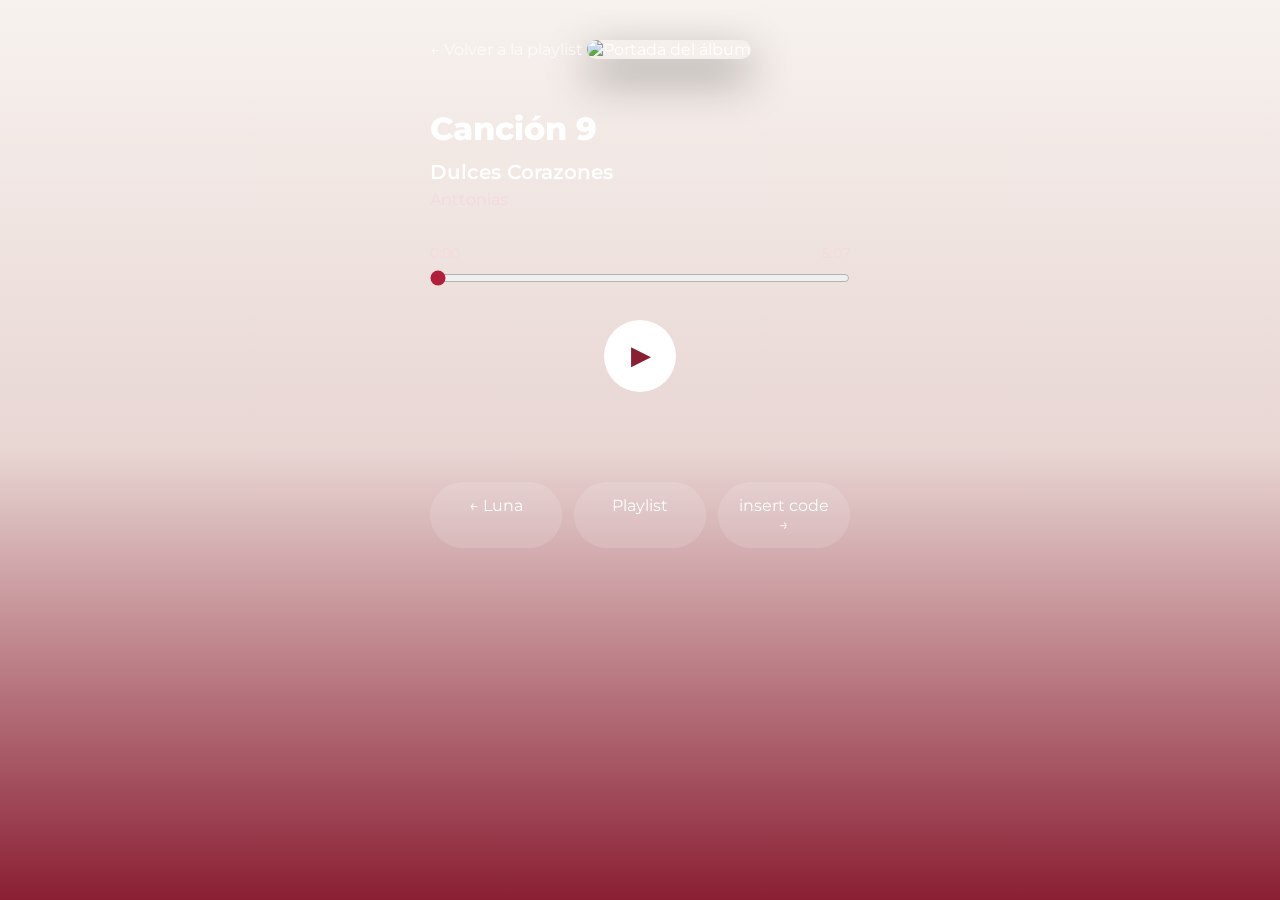
==== src/pages/carta9.html @ 4a6fb6ef "Add files via upload" ====
<!DOCTYPE html>
<html lang="es">
<head>
    <meta charset="UTF-8">
    <meta name="viewport" content="width=device-width, initial-scale=1.0">

    <title>Canción 9</title>

    <link rel="stylesheet" href="../css/player.css">

    <script src="../js/theme.js"></script>
    <script src="../js/lock.js" defer></script>

    <link href="https://fonts.googleapis.com/css2?family=Montserrat:wght@400;500;600;700;800&display=swap" rel="stylesheet"><body>

<main class="player">

    <!-- Volver -->
    <a href="../../index.html" class="back-button">
        ← Volver a la playlist
    </a>

    <!-- Portada -->

    <img
        src="../../assets/images/Album9.jpg"
        alt="Portada del álbum"
        class="album-cover"
    >

    <!-- Información -->

    <section class="song-info">

        <h1>Canción 9</h1>

        <h2>
            Dulces Corazones
        </h2>

        <p>
            Anttonias
        </p>

    </section>

    <!-- Reproductor -->

    <section class="player-controls">

        <div class="time">

            <span id="currentTime">
                0:00
            </span>

            <span id="duration">
                5:07
            </span>

        </div>

        <input
            type="range"
            id="progress"
            value="0"
            min="0"
            max="100"
        >

        <button
            id="playMusic"
            class="play-button">

            ▶

        </button>

        <audio id="music">

            <source
                src="../../assets/music/Anttonias - Dulces Corazones __ Letra - dormido.mp3"
                type="audio/mpeg">

        </audio>

    </section>

    <!-- Zona interactiva -->

    <section class="interactive-area">

        <!--
            Aquí podrás poner:
            - fotografías
            - botones
            - recuerdos
            - mensajes
            - enlaces
            - lo que quieras
        -->

    </section>

    <!-- Navegación -->

    <div class="navigation-buttons">

        <a href="carta8.html" class="nav-button">

            ← Luna

        </a>

        <a href="../../index.html" class="nav-button">

            Playlist

        </a>

        <a href="#" id="lockedSong" data-target="carta10.html" class="nav-button">
            insert code →
        </a>

    </div>

    <!-- ==========================================
        MODAL CÓDIGO
    ========================================== -->

    <div id="lockModal" class="lock-modal">

        <div class="lock-card">

            <div id="lockIcon" class="lock-icon">
                🔒
            </div>

            <h2 id="lockTitle">
                Última canción
            </h2>

            <p id="lockDescription">
                Esta pista está protegida.<br>
                Introduce el código para continuar.
            </p>

            <input
                type="password"
                id="secretCode"
                placeholder="Código"
                autocomplete="off"
            >

            <p id="lockError"></p>

            <button id="unlockButton">
                Desbloquear
            </button>

        </div>

    </div>

</main>

<script>

const button = document.getElementById("playMusic");
const audio = document.getElementById("music");

const progress = document.getElementById("progress");

const currentTime = document.getElementById("currentTime");
const duration = document.getElementById("duration");

button.addEventListener("click",()=>{

    if(audio.paused){

        audio.play();
        button.textContent="⏸";

    }else{

        audio.pause();
        button.textContent="▶";

    }

});

audio.addEventListener("loadedmetadata",()=>{

    progress.max=audio.duration;
    duration.textContent=format(audio.duration);

});

audio.addEventListener("timeupdate",()=>{

    progress.value=audio.currentTime;
    currentTime.textContent=format(audio.currentTime);

});

progress.addEventListener("input",()=>{

    audio.currentTime=progress.value;

});

function format(time){

    const min=Math.floor(time/60);
    const sec=Math.floor(time%60);

    return `${min}:${sec.toString().padStart(2,"0")}`;

}

/* ========= PALETA DEL ÁLBUM ========= */

setTheme({

    "bg-top":"#F7F2EE",
    "bg-middle":"#E8D6D3",
    "bg-bottom":"#8A1F33",

    "text":"#FFFFFF",
    "subtext":"#F4D9DD",

    "accent":"#B11F3B",

    "button":"#FFFFFF",
    "button-text":"#8A1F33",

    "card":"rgba(255,255,255,.12)",
    "card-hover":"rgba(255,255,255,.22)",

    "navigation":"rgba(255,255,255,.14)",
    "navigation-hover":"rgba(255,255,255,.25)"

});

</script>

<script src="../js/theme.js"></script>
<script src="../js/lock.js"></script>

</body>
</html>
---- src/css/player.css ----
/* ==========================================
   TEMA DINÁMICO
========================================== */

:root{

    /* Fondo */

    --bg-top:#121212;
    --bg-middle:#121212;
    --bg-bottom:#000000;

    /* Texto */

    --text:#FFFFFF;
    --subtext:#CFCFCF;

    /* Color principal */

    --accent:#1DB954;

    /* Botón Play */

    --button:#FFFFFF;
    --button-text:#000000;

    /* Tarjetas */

    --card:rgba(255,255,255,.06);
    --card-hover:rgba(255,255,255,.10);

    /* Navegación */

    --navigation:rgba(255,255,255,.08);
    --navigation-hover:rgba(255,255,255,.14);

    /* Portada */

    --cover-radius:18px;

    --cover-shadow:
        0 18px 45px rgba(0,0,0,.45);

    /*efectos*/
    --paper-opacity:0;
    --paper-contrast:1;

}

/* ==========================================
   RESET
========================================== */

*{

    margin:0;
    padding:0;
    box-sizing:border-box;

}

html{

    scroll-behavior:smooth;

}

/* ==========================================
   BODY
========================================== */

body{

    font-family:"Montserrat",sans-serif;

    background:
    linear-gradient(
        180deg,
        var(--bg-top),
        var(--bg-middle),
        var(--bg-bottom)
    );

    color:var(--text);

    min-height:100vh;

    display:flex;

    justify-content:center;

    padding:40px 20px;

    position:relative;

    overflow-x:hidden;

}

/* ==========================================
   TEXTURA PAPEL / FANZINE
========================================== */

body::before{

    content:"";

    position:fixed;

    inset:0;

    pointer-events:none;

    opacity:var(--paper-opacity);

    background:

    radial-gradient(circle at 20% 20%,
    rgba(255,255,255,.10) 0,
    transparent 2px),

    radial-gradient(circle at 80% 40%,
    rgba(0,0,0,.06) 0,
    transparent 2px),

    radial-gradient(circle at 30% 70%,
    rgba(255,255,255,.08) 0,
    transparent 1px),

    radial-gradient(circle at 60% 80%,
    rgba(0,0,0,.05) 0,
    transparent 2px);

    background-size:

        140px 140px,
        170px 170px,
        110px 110px,
        190px 190px;

    mix-blend-mode:overlay;

    filter:contrast(var(--paper-contrast));

    z-index:-1;

}

/* ==========================================
   CONTENEDOR
========================================== */

.player{

    width:min(420px,100%);

    animation:fadeIn .8s ease;

}

/* ==========================================
   BOTÓN VOLVER
========================================== */

.back-button{

    display:inline-block;

    color:var(--text);

    text-decoration:none;

    margin-bottom:25px;

    opacity:.75;

    transition:.25s;

}

.back-button:hover{

    opacity:1;

    transform:translateX(-3px);

}

/* ==========================================
   PORTADA
========================================== */

.album-cover{

    width:100%;

    border-radius:var(--cover-radius);

    box-shadow:var(--cover-shadow);

    transition:.35s;

}

.album-cover:hover{

    transform:scale(1.02);

}

/* ==========================================
   INFORMACIÓN
========================================== */

.song-info{

    margin-top:25px;

}

.song-info h1{

    font-size:2rem;

    font-weight:800;

}

.song-info h2{

    margin-top:12px;

    font-size:1.25rem;

    font-weight:600;

}

.song-info p{

    margin-top:6px;

    color:var(--subtext);

}

/* ==========================================
   REPRODUCTOR
========================================== */

.player-controls{

    margin-top:35px;

}

/* ==========================================
   TIEMPOS
========================================== */

.time{

    display:flex;

    justify-content:space-between;

    font-size:.9rem;

    color:var(--subtext);

    margin-bottom:8px;

}

/* ==========================================
   BARRA
========================================== */

#progress{

    width:100%;

    cursor:pointer;

    accent-color:var(--accent);

}

/* ==========================================
   BOTÓN PLAY
========================================== */

.play-button{

    width:72px;
    height:72px;

    border:none;

    border-radius:50%;

    background:var(--button);

    color:var(--button-text);

    font-size:1.5rem;

    font-weight:bold;

    display:flex;
    justify-content:center;
    align-items:center;

    margin:30px auto;

    cursor:pointer;

    transition:
        transform .25s,
        background .25s,
        color .25s;

}

.play-button:hover{

    transform:scale(1.08);

}

.play-button:active{

    transform:scale(.96);

}

/* ==========================================
   ZONA INTERACTIVA
========================================== */

.interactive-area{

    margin-top:40px;

    display:flex;

    flex-direction:column;

    gap:18px;

}

/* ==========================================
   BOTONES INTERACTIVOS
========================================== */

.interaction{

    background:var(--card);

    border:1px solid rgba(255,255,255,.08);

    color:var(--text);

    border-radius:16px;

    padding:18px;

    cursor:pointer;

    transition:
        background .30s,
        transform .30s;

}

.interaction:hover{

    background:var(--card-hover);

    transform:translateY(-2px);

}

/* ==========================================
   NAVEGACIÓN
========================================== */

.navigation-buttons{

    display:flex;

    justify-content:space-between;

    gap:12px;

    margin-top:50px;

}

.nav-button{

    flex:1;

    text-align:center;

    text-decoration:none;

    color:var(--text);

    background:var(--navigation);

    border-radius:999px;

    padding:14px 20px;

    transition:
        background .25s,
        transform .25s;

}

.nav-button:hover{

    background:var(--navigation-hover);

    transform:translateY(-2px);

}

/* ==========================================
   ANIMACIÓN
========================================== */

@keyframes fadeIn{

    from{

        opacity:0;

        transform:translateY(20px);

    }

    to{

        opacity:1;

        transform:translateY(0);

    }

}

/* ==========================================
   RESPONSIVE
========================================== */

@media(max-width:600px){

    body{

        padding:20px;

    }

    .song-info h1{

        font-size:1.7rem;

    }

    .play-button{

        width:64px;
        height:64px;

    }

}

/* ==========================================
   MODAL
========================================== */

.lock-modal{

    position:fixed;

    inset:0;

    background:rgba(0,0,0,.72);

    backdrop-filter:blur(8px);

    display:flex;

    justify-content:center;

    align-items:center;

    opacity:0;

    visibility:hidden;

    transition:.35s;

    z-index:999;

}

.lock-modal.show{

    opacity:1;

    visibility:visible;

}

.lock-card{

    width:min(420px,90%);

    background:#181818;

    border-radius:24px;

    padding:40px;

    text-align:center;

    box-shadow:0 25px 70px rgba(0,0,0,.55);

    animation:popup .35s ease;

}

.lock-icon{

    font-size:60px;

    margin-bottom:20px;

}

.lock-card h2{

    margin-bottom:10px;

}

.lock-card p{

    color:#cfcfcf;

    line-height:1.6;

}

.lock-card input{

    width:100%;

    margin-top:30px;

    padding:15px;

    border:none;

    border-radius:12px;

    background:#2b2b2b;

    color:white;

    font-size:1rem;

    outline:none;

    transition:.25s;

}

.lock-card input:focus{

    background:#343434;

}

.lock-card button{

    margin-top:20px;

    width:100%;

    border:none;

    border-radius:999px;

    padding:15px;

    background:var(--accent);

    color:white;

    font-weight:700;

    cursor:pointer;

    transition:.25s;

}

.lock-card button:hover{

    transform:scale(1.02);

}

#lockError{

    color:#ff6b6b;

    margin-top:15px;

    min-height:20px;

}

@keyframes popup{

    from{

        transform:translateY(20px) scale(.95);

        opacity:0;

    }

    to{

        transform:none;

        opacity:1;

    }

}

.shake{

    animation:shake .35s;

}

@keyframes shake{

    0%{transform:translateX(0);}
    20%{transform:translateX(-6px);}
    40%{transform:translateX(6px);}
    60%{transform:translateX(-4px);}
    80%{transform:translateX(4px);}
    100%{transform:translateX(0);}

}
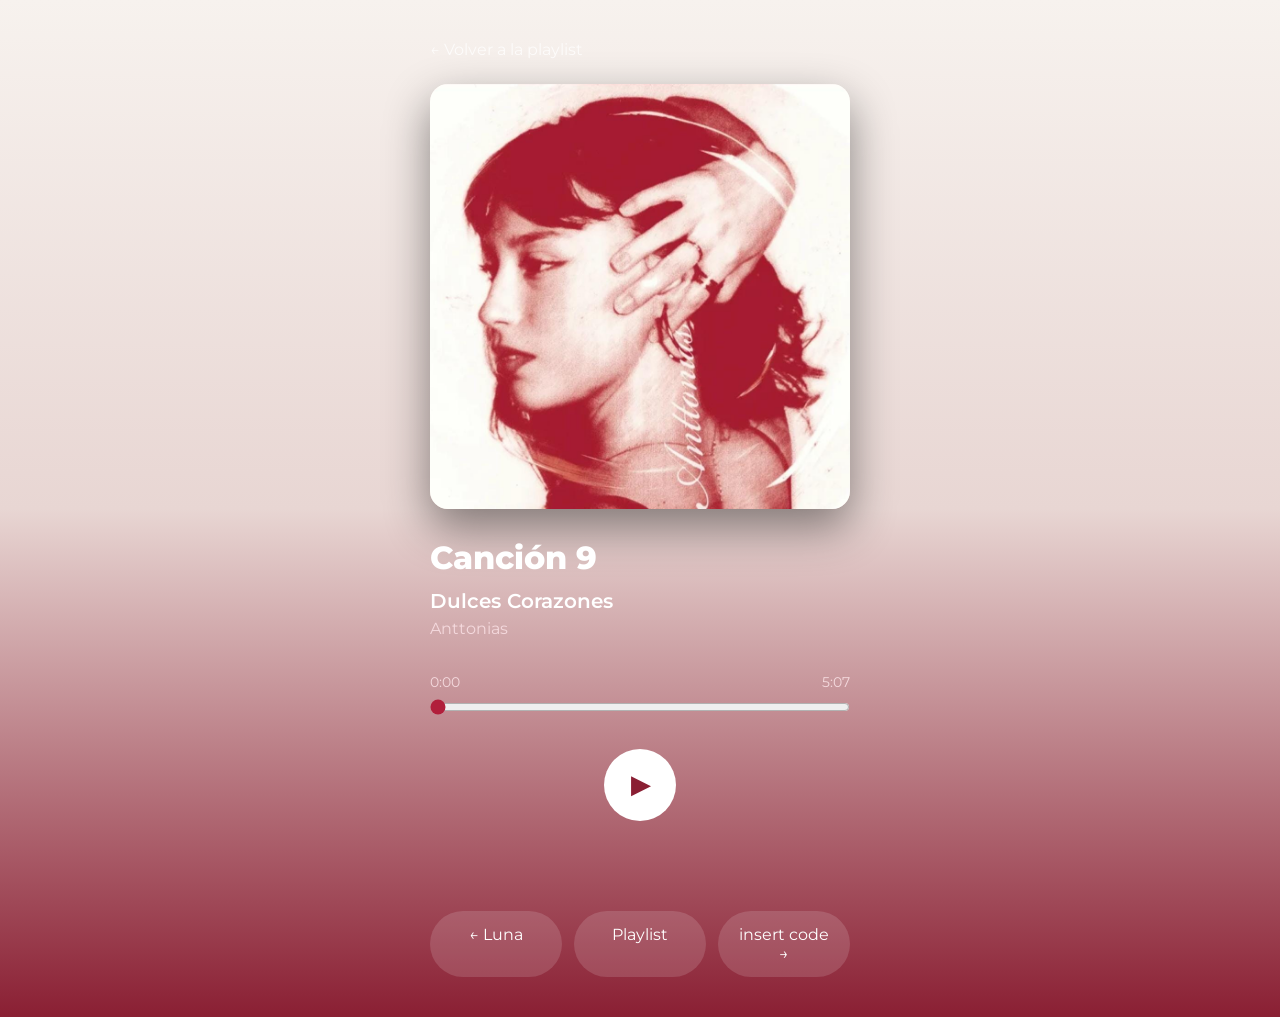
==== commit 8b820075: "Update lock description with placeholder code Added placeholder text for the code input." ====
--- a/src/pages/carta9.html
+++ b/src/pages/carta9.html
@@ -142,7 +142,8 @@
 
             <p id="lockDescription">
                 Esta pista está protegida.<br>
-                Introduce el código para continuar.
+                Introduce el código para continuar. <br>
+                xx-xx-xxxx
             </p>
 
             <input
@@ -249,4 +250,4 @@
 <script src="../js/lock.js"></script>
 
 </body>
-</html>+</html>
